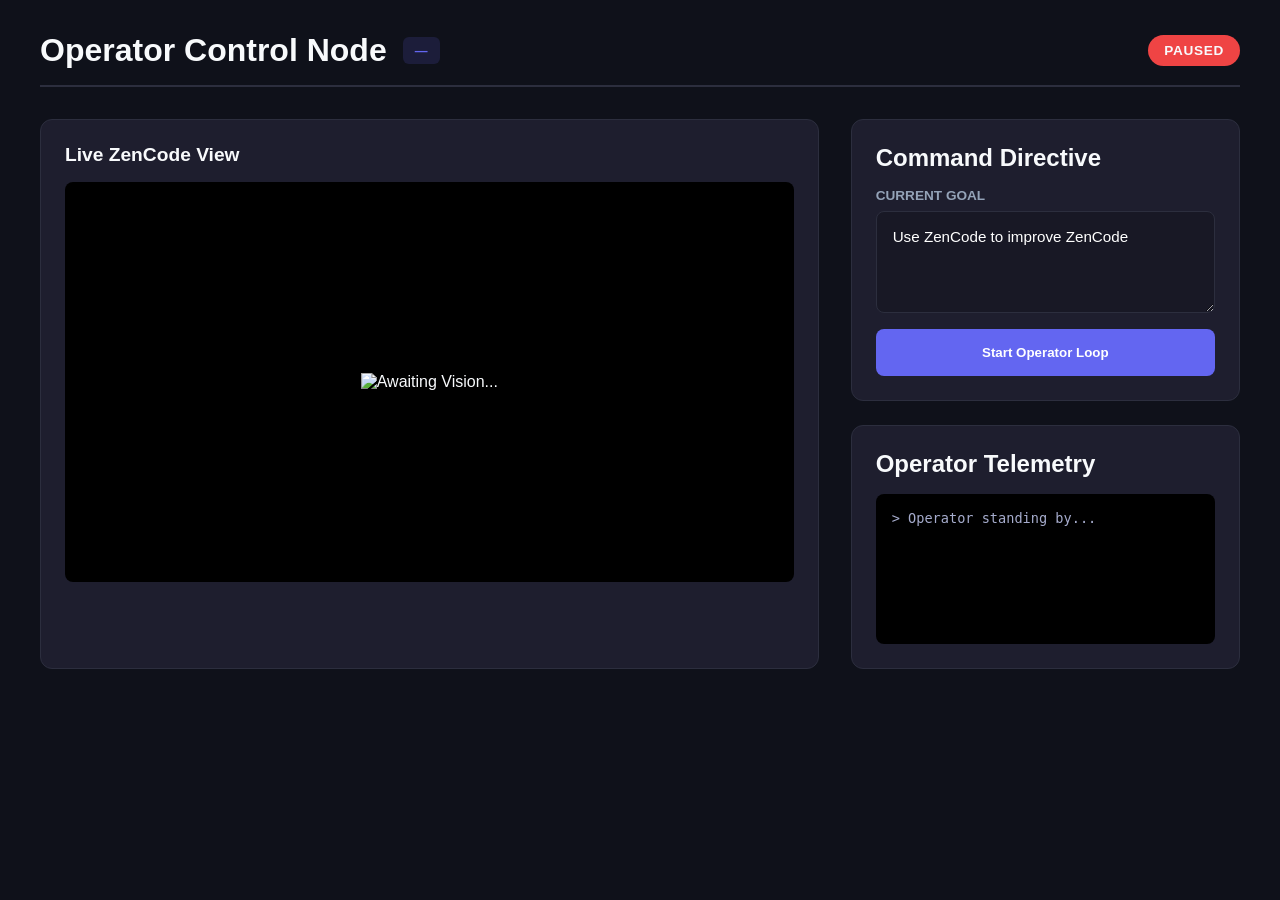
==== operator/static/index.html @ 657ca4f6 "Initial commit: dual-operator sandboxed self-improvement system - ZenCode: sandboxed coding agent wi" ====
<!DOCTYPE html>
<html lang="en">
<head>
    <meta charset="UTF-8">
    <meta name="viewport" content="width=device-width, initial-scale=1.0">
    <title>Operator Control</title>
    <link rel="stylesheet" href="style.css">
</head>
<body>
    <div class="dash-container">
        <header class="topbar">
            <div class="title-group">
                <h1>Operator Control Node</h1>
                <span class="role-badge" id="roleBadge">—</span>
            </div>
            <div class="status-badge" id="statusBadge">PAUSED</div>
        </header>

        <div class="main-content">
            <div class="vision-panel">
                <h2>Live ZenCode View</h2>
                <div class="image-wrapper">
                    <img id="liveView" src="/api/image" alt="Awaiting Vision..." />
                </div>
            </div>

            <div class="control-panel">
                <div class="card">
                    <h2>Command Directive</h2>
                    <div class="input-group">
                        <label for="goalInput">Current Goal</label>
                        <textarea id="goalInput" rows="4">Use ZenCode to improve ZenCode</textarea>
                    </div>
                    <div class="action-row">
                        <button id="toggleBtn" class="btn play">Start Operator Loop</button>
                    </div>
                </div>

                <div class="card terminal-card">
                    <h2>Operator Telemetry</h2>
                    <div id="telemetryOut" class="telemetry">
                        > Operator standing by...
                    </div>
                </div>
            </div>
        </div>
    </div>
    <script src="app.js"></script>
</body>
</html>
---- operator/static/style.css ----
:root {
    --bg-dark: #0f111a;
    --card-bg: #1e1e2e;
    --border: #2c2e3e;
    --primary: #6366f1;
    --primary-dim: rgba(99, 102, 241, 0.15);
    --success: #10b981;
    --error: #ef4444;
    --text-main: #f8fafc;
    --text-muted: #94a3b8;
}
* { margin: 0; padding: 0; box-sizing: border-box; }
body {
    background-color: var(--bg-dark);
    color: var(--text-main);
    font-family: -apple-system, BlinkMacSystemFont, "Segoe UI", Roboto, Helvetica, Arial, sans-serif;
    padding: 2rem;
}
.dash-container { max-width: 1200px; margin: 0 auto; display: flex; flex-direction: column; gap: 2rem; }
.topbar { display: flex; justify-content: space-between; align-items: center; border-bottom: 2px solid var(--border); padding-bottom: 1rem; }
.title-group { display: flex; align-items: center; gap: 1rem; }
.role-badge {
    background: var(--primary-dim);
    color: var(--primary);
    padding: 0.35rem 0.75rem;
    border-radius: 6px;
    font-size: 0.8rem;
    font-weight: 600;
    letter-spacing: 0.03em;
}
.status-badge { background: var(--error); padding: 0.5rem 1rem; border-radius: 9999px; font-weight: bold; font-size: 0.85rem; letter-spacing: 0.05em; }
.status-badge.running { background: var(--success); }
.main-content { display: grid; grid-template-columns: 2fr 1fr; gap: 2rem; }
.card, .vision-panel { background: var(--card-bg); border: 1px solid var(--border); border-radius: 12px; padding: 1.5rem; }
.vision-panel h2 { margin-bottom: 1rem; font-size: 1.2rem; }
.image-wrapper { width: 100%; border-radius: 8px; overflow: hidden; background: #000; display: flex; justify-content: center; align-items: center; min-height: 400px; }
.image-wrapper img { max-width: 100%; object-fit: contain; }
.control-panel { display: flex; flex-direction: column; gap: 1.5rem; }
.input-group { display: flex; flex-direction: column; gap: 0.5rem; margin: 1rem 0; }
.input-group label { font-size: 0.85rem; font-weight: 600; color: var(--text-muted); text-transform: uppercase; }
.input-group textarea { background: rgba(0,0,0,0.2); border: 1px solid var(--border); color: #fff; padding: 1rem; border-radius: 8px; font-family: inherit; font-size: 0.95rem; resize: vertical; }
.action-row { display: flex; gap: 1rem; }
.btn { flex: 1; padding: 1rem; border: none; border-radius: 8px; font-weight: 600; cursor: pointer; transition: 0.2s; color: white; display: flex; justify-content: center; align-items: center;}
.btn.play { background: var(--primary); }
.btn.play:hover { background: #4f46e5; }
.btn.pause { background: var(--error); }
.btn.pause:hover { background: #dc2626; }
.telemetry { font-family: monospace; font-size: 0.85rem; color: #a6accd; background: #000; padding: 1rem; border-radius: 8px; min-height: 150px; overflow-y: auto; margin-top: 1rem;}
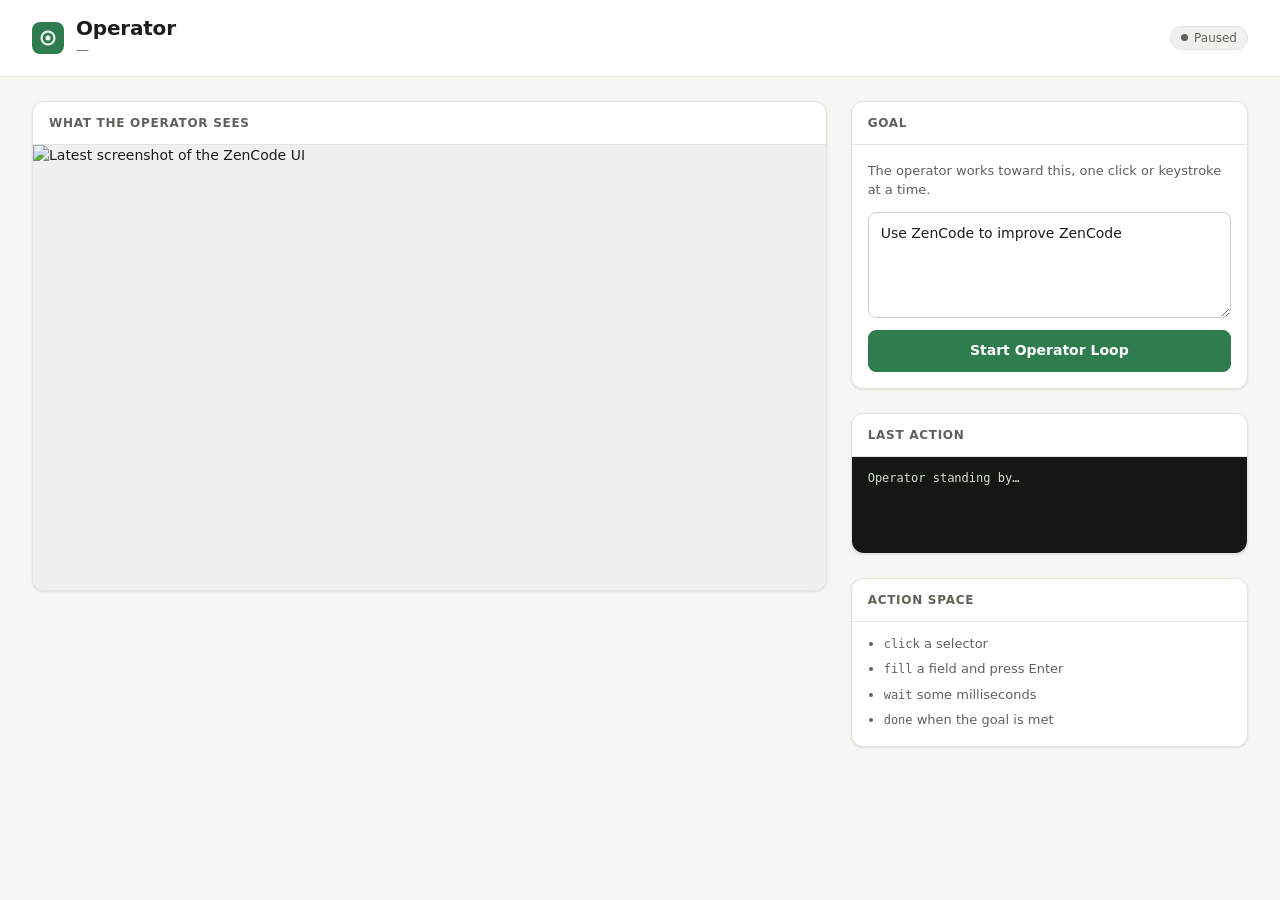
==== commit de4162b8: "Redesign the supervisor, ZenCode and operator UIs One design system across all three pages and the d" ====
--- a/operator/static/index.html
+++ b/operator/static/index.html
@@ -3,48 +3,57 @@
 <head>
     <meta charset="UTF-8">
     <meta name="viewport" content="width=device-width, initial-scale=1.0">
-    <title>Operator Control</title>
+    <title>Seedling Operator</title>
     <link rel="stylesheet" href="style.css">
 </head>
 <body>
-    <div class="dash-container">
-        <header class="topbar">
-            <div class="title-group">
-                <h1>Operator Control Node</h1>
-                <span class="role-badge" id="roleBadge">—</span>
-            </div>
-            <div class="status-badge" id="statusBadge">PAUSED</div>
-        </header>
-
-        <div class="main-content">
-            <div class="vision-panel">
-                <h2>Live ZenCode View</h2>
-                <div class="image-wrapper">
-                    <img id="liveView" src="/api/image" alt="Awaiting Vision..." />
-                </div>
-            </div>
-
-            <div class="control-panel">
-                <div class="card">
-                    <h2>Command Directive</h2>
-                    <div class="input-group">
-                        <label for="goalInput">Current Goal</label>
-                        <textarea id="goalInput" rows="4">Use ZenCode to improve ZenCode</textarea>
-                    </div>
-                    <div class="action-row">
-                        <button id="toggleBtn" class="btn play">Start Operator Loop</button>
-                    </div>
-                </div>
-
-                <div class="card terminal-card">
-                    <h2>Operator Telemetry</h2>
-                    <div id="telemetryOut" class="telemetry">
-                        > Operator standing by...
-                    </div>
-                </div>
+    <header class="top">
+        <div class="brand">
+            <svg viewBox="0 0 32 32" aria-hidden="true">
+                <rect width="32" height="32" rx="8" fill="var(--accent)"/>
+                <circle cx="16" cy="16" r="6.5" fill="none" stroke="var(--accent-ink)" stroke-width="2"/>
+                <circle cx="16" cy="16" r="2.5" fill="var(--accent-ink)"/>
+            </svg>
+            <div>
+                <h1>Operator</h1>
+                <p id="roleBadge">—</p>
             </div>
         </div>
-    </div>
+        <span class="chip" id="statusBadge"><span class="dot"></span>Paused</span>
+    </header>
+
+    <main class="main">
+        <section class="card vision">
+            <div class="card-head"><h2>What the operator sees</h2><span class="spacer"></span><span class="faint mono" id="targetUrl"></span></div>
+            <div class="image-wrapper">
+                <img id="liveView" src="/api/image" alt="Latest screenshot of the ZenCode UI" />
+            </div>
+        </section>
+
+        <aside class="side">
+            <section class="card">
+                <div class="card-head"><h2>Goal</h2></div>
+                <div class="body">
+                    <label class="label" for="goalInput">The operator works toward this, one click or keystroke at a time.</label>
+                    <textarea id="goalInput" rows="4">Use ZenCode to improve ZenCode</textarea>
+                    <button id="toggleBtn" class="btn primary play" type="button">Start Operator Loop</button>
+                </div>
+            </section>
+            <section class="card">
+                <div class="card-head"><h2>Last action</h2></div>
+                <div id="telemetryOut" class="telemetry">Operator standing by…</div>
+            </section>
+            <section class="card">
+                <div class="card-head"><h2>Action space</h2></div>
+                <ul class="actions">
+                    <li><code>click</code> a selector</li>
+                    <li><code>fill</code> a field and press Enter</li>
+                    <li><code>wait</code> some milliseconds</li>
+                    <li><code>done</code> when the goal is met</li>
+                </ul>
+            </section>
+        </aside>
+    </main>
     <script src="app.js"></script>
 </body>
 </html>
--- a/operator/static/style.css
+++ b/operator/static/style.css
@@ -1,48 +1,109 @@
+/* Seedling design tokens. Shared by the supervisor, ZenCode and operator UIs.
+   Each module is served on its own port (and ZenCode/operator source can be
+   replaced by an applied artifact), so every stylesheet carries its own copy.
+   Type scale 12/13/14/16/20/28 · spacing 4/8/12/16/24/32 · radius 8/12. */
 :root {
-    --bg-dark: #0f111a;
-    --card-bg: #1e1e2e;
-    --border: #2c2e3e;
-    --primary: #6366f1;
-    --primary-dim: rgba(99, 102, 241, 0.15);
-    --success: #10b981;
-    --error: #ef4444;
-    --text-main: #f8fafc;
-    --text-muted: #94a3b8;
+  color-scheme: light;
+  --bg: #f6f6f3; --surface: #ffffff; --surface-2: #f0f1ec; --border: #e3e4dd; --border-strong: #cdd0c5;
+  --text: #1b1e19; --muted: #5d6358; --faint: #878d81;
+  --accent: #2f7d4f; --accent-strong: #256641; --accent-ink: #ffffff; --accent-soft: #e4f1e8;
+  --warn: #9a5b06; --warn-soft: #fbf0dc; --danger: #b42318; --danger-soft: #fbe9e7;
+  --info: #3b5bdb; --info-soft: #e8edfc;
+  --term-bg: #141813; --term-text: #d5ddd0; --term-dim: #7f8a79;
+  --shadow: 0 1px 2px rgba(20, 24, 18, .05), 0 1px 3px rgba(20, 24, 18, .06);
+  --sans: "Inter", ui-sans-serif, system-ui, -apple-system, "Segoe UI", Roboto, sans-serif;
+  --mono: "JetBrains Mono", ui-monospace, SFMono-Regular, Menlo, Consolas, monospace;
 }
-* { margin: 0; padding: 0; box-sizing: border-box; }
-body {
-    background-color: var(--bg-dark);
-    color: var(--text-main);
-    font-family: -apple-system, BlinkMacSystemFont, "Segoe UI", Roboto, Helvetica, Arial, sans-serif;
-    padding: 2rem;
+:root[data-theme="dark"] {
+  color-scheme: dark;
+  --bg: #0e110e; --surface: #151915; --surface-2: #1b201a; --border: #262c25; --border-strong: #363e34;
+  --text: #e6ebe3; --muted: #a1a99c; --faint: #6f786b;
+  --accent: #5cc48a; --accent-strong: #7ad6a2; --accent-ink: #0b130e; --accent-soft: rgba(92, 196, 138, .13);
+  --warn: #e8a948; --warn-soft: rgba(232, 169, 72, .12); --danger: #f07167; --danger-soft: rgba(240, 113, 103, .12);
+  --info: #8ea6ff; --info-soft: rgba(142, 166, 255, .12);
+  --term-bg: #0a0c0a; --term-text: #d5ddd0; --term-dim: #6f7a6a;
+  --shadow: 0 1px 2px rgba(0, 0, 0, .45);
 }
-.dash-container { max-width: 1200px; margin: 0 auto; display: flex; flex-direction: column; gap: 2rem; }
-.topbar { display: flex; justify-content: space-between; align-items: center; border-bottom: 2px solid var(--border); padding-bottom: 1rem; }
-.title-group { display: flex; align-items: center; gap: 1rem; }
-.role-badge {
-    background: var(--primary-dim);
-    color: var(--primary);
-    padding: 0.35rem 0.75rem;
-    border-radius: 6px;
-    font-size: 0.8rem;
-    font-weight: 600;
-    letter-spacing: 0.03em;
+@media (prefers-color-scheme: dark) {
+  :root:not([data-theme="light"]) {
+    color-scheme: dark;
+    --bg: #0e110e; --surface: #151915; --surface-2: #1b201a; --border: #262c25; --border-strong: #363e34;
+    --text: #e6ebe3; --muted: #a1a99c; --faint: #6f786b;
+    --accent: #5cc48a; --accent-strong: #7ad6a2; --accent-ink: #0b130e; --accent-soft: rgba(92, 196, 138, .13);
+    --warn: #e8a948; --warn-soft: rgba(232, 169, 72, .12); --danger: #f07167; --danger-soft: rgba(240, 113, 103, .12);
+    --info: #8ea6ff; --info-soft: rgba(142, 166, 255, .12);
+    --term-bg: #0a0c0a; --term-text: #d5ddd0; --term-dim: #6f7a6a;
+    --shadow: 0 1px 2px rgba(0, 0, 0, .45);
+  }
 }
-.status-badge { background: var(--error); padding: 0.5rem 1rem; border-radius: 9999px; font-weight: bold; font-size: 0.85rem; letter-spacing: 0.05em; }
-.status-badge.running { background: var(--success); }
-.main-content { display: grid; grid-template-columns: 2fr 1fr; gap: 2rem; }
-.card, .vision-panel { background: var(--card-bg); border: 1px solid var(--border); border-radius: 12px; padding: 1.5rem; }
-.vision-panel h2 { margin-bottom: 1rem; font-size: 1.2rem; }
-.image-wrapper { width: 100%; border-radius: 8px; overflow: hidden; background: #000; display: flex; justify-content: center; align-items: center; min-height: 400px; }
-.image-wrapper img { max-width: 100%; object-fit: contain; }
-.control-panel { display: flex; flex-direction: column; gap: 1.5rem; }
-.input-group { display: flex; flex-direction: column; gap: 0.5rem; margin: 1rem 0; }
-.input-group label { font-size: 0.85rem; font-weight: 600; color: var(--text-muted); text-transform: uppercase; }
-.input-group textarea { background: rgba(0,0,0,0.2); border: 1px solid var(--border); color: #fff; padding: 1rem; border-radius: 8px; font-family: inherit; font-size: 0.95rem; resize: vertical; }
-.action-row { display: flex; gap: 1rem; }
-.btn { flex: 1; padding: 1rem; border: none; border-radius: 8px; font-weight: 600; cursor: pointer; transition: 0.2s; color: white; display: flex; justify-content: center; align-items: center;}
-.btn.play { background: var(--primary); }
-.btn.play:hover { background: #4f46e5; }
-.btn.pause { background: var(--error); }
-.btn.pause:hover { background: #dc2626; }
-.telemetry { font-family: monospace; font-size: 0.85rem; color: #a6accd; background: #000; padding: 1rem; border-radius: 8px; min-height: 150px; overflow-y: auto; margin-top: 1rem;}
+*, *::before, *::after { box-sizing: border-box; }
+html, body { margin: 0; }
+body { background: var(--bg); color: var(--text); font: 14px/1.5 var(--sans); -webkit-font-smoothing: antialiased; }
+button, input, select, textarea { font: inherit; color: inherit; }
+code, .mono { font-family: var(--mono); font-size: 12px; }
+[hidden] { display: none !important; }
+.hidden { display: none !important; }
+.muted { color: var(--muted); }
+.faint { color: var(--faint); }
+
+/* Shared components */
+.card { background: var(--surface); border: 1px solid var(--border); border-radius: 12px; box-shadow: var(--shadow); }
+.card-head { display: flex; align-items: center; gap: 8px; padding: 12px 16px; border-bottom: 1px solid var(--border); }
+.card-head h2 { margin: 0; font-size: 12px; font-weight: 600; letter-spacing: .06em; text-transform: uppercase; color: var(--muted); }
+.card-head .spacer { flex: 1; }
+.chip {
+  display: inline-flex; align-items: center; gap: 6px; padding: 2px 10px; border-radius: 999px;
+  font-size: 12px; font-weight: 500; white-space: nowrap; background: var(--surface-2); color: var(--muted); border: 1px solid var(--border);
+}
+.chip .dot { width: 7px; height: 7px; border-radius: 50%; background: currentColor; flex: none; }
+.chip.ok { color: var(--accent); background: var(--accent-soft); border-color: transparent; }
+.chip.warn { color: var(--warn); background: var(--warn-soft); border-color: transparent; }
+.chip.danger { color: var(--danger); background: var(--danger-soft); border-color: transparent; }
+.chip.info { color: var(--info); background: var(--info-soft); border-color: transparent; }
+.btn {
+  display: inline-flex; align-items: center; justify-content: center; gap: 8px; height: 36px; padding: 0 14px;
+  border-radius: 8px; border: 1px solid var(--border-strong); background: var(--surface); cursor: pointer; font-weight: 500;
+  text-decoration: none; white-space: nowrap;
+}
+.btn:hover { border-color: var(--faint); }
+a.btn { color: var(--text); }
+.btn:disabled { opacity: .5; cursor: not-allowed; }
+.btn.primary { background: var(--accent); border-color: var(--accent); color: var(--accent-ink); font-weight: 600; }
+.btn.primary:hover { background: var(--accent-strong); border-color: var(--accent-strong); }
+.btn.danger { color: var(--danger); border-color: color-mix(in srgb, var(--danger) 45%, transparent); }
+.btn.danger:hover { background: var(--danger-soft); }
+.btn.small { height: 30px; padding: 0 10px; font-size: 13px; }
+.btn.icon { width: 36px; padding: 0; }
+.btn svg { width: 16px; height: 16px; flex: none; }
+.demo-banner {
+  display: flex; align-items: center; gap: 10px; padding: 10px 32px; font-size: 13px;
+  background: var(--warn-soft); color: var(--warn); border-bottom: 1px solid color-mix(in srgb, var(--warn) 30%, transparent);
+}
+.demo-banner strong { font-weight: 700; letter-spacing: .02em; }
+.brand { display: flex; align-items: center; gap: 12px; }
+.brand svg { width: 32px; height: 32px; flex: none; }
+.brand h1 { margin: 0; font-size: 20px; line-height: 1.2; letter-spacing: -0.01em; }
+.brand p { margin: 0; font-size: 13px; color: var(--muted); }
+
+/* ---------------------------------------------------------------
+   Operator control page
+   --------------------------------------------------------------- */
+.spacer { flex: 1; }
+.top { display: flex; align-items: center; justify-content: space-between; gap: 16px; padding: 16px 32px; background: var(--surface); border-bottom: 1px solid var(--border); }
+.main { display: grid; grid-template-columns: minmax(0, 2fr) minmax(280px, 1fr); gap: 24px; padding: 24px 32px; max-width: 1600px; margin: 0 auto; align-items: start; }
+.vision { overflow: hidden; }
+.image-wrapper { aspect-ratio: 16 / 9; background: var(--surface-2); display: grid; place-items: center; }
+.image-wrapper img { width: 100%; height: 100%; object-fit: contain; }
+.side { display: flex; flex-direction: column; gap: 24px; }
+.body { padding: 16px; display: flex; flex-direction: column; gap: 12px; }
+.label { font-size: 13px; color: var(--muted); }
+textarea { resize: vertical; padding: 10px 12px; border-radius: 8px; border: 1px solid var(--border-strong); background: var(--surface); }
+textarea:focus { outline: 2px solid color-mix(in srgb, var(--accent) 35%, transparent); outline-offset: 1px; border-color: var(--accent); }
+.btn.primary { height: 42px; }
+.btn.pause { background: var(--danger); border-color: var(--danger); color: #fff; }
+.telemetry { padding: 12px 16px; min-height: 96px; background: var(--term-bg); color: var(--term-text); font: 12px/1.6 var(--mono); white-space: pre-wrap; overflow-wrap: anywhere; border-radius: 0 0 12px 12px; }
+.actions { margin: 0; padding: 12px 16px 16px 32px; display: grid; gap: 6px; font-size: 13px; color: var(--muted); }
+@media (max-width: 900px) {
+  .main { grid-template-columns: minmax(0, 1fr); padding: 16px; gap: 16px; }
+  .top { padding: 12px 16px; }
+}
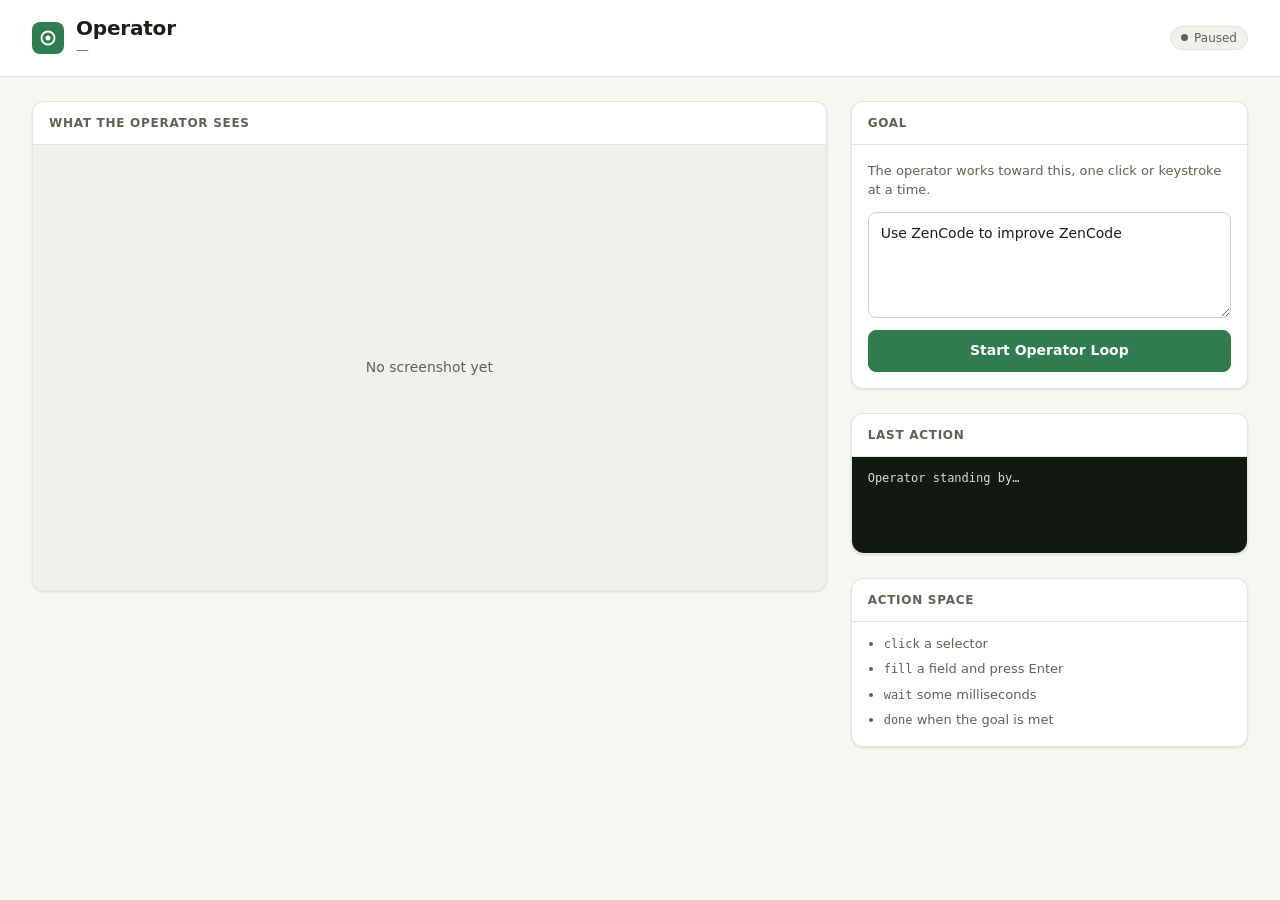
==== commit 2fd76f99: "Rewrite the README with screenshots and an honest status - New README based on the portfolio draft: " ====
--- a/operator/static/index.html
+++ b/operator/static/index.html
@@ -26,7 +26,8 @@
         <section class="card vision">
             <div class="card-head"><h2>What the operator sees</h2><span class="spacer"></span><span class="faint mono" id="targetUrl"></span></div>
             <div class="image-wrapper">
-                <img id="liveView" src="/api/image" alt="Latest screenshot of the ZenCode UI" />
+                <img id="liveView" src="/api/image" alt="Latest screenshot of the ZenCode UI" hidden />
+                <div class="placeholder" id="noShot">No screenshot yet</div>
             </div>
         </section>
 
--- a/operator/static/style.css
+++ b/operator/static/style.css
@@ -94,6 +94,7 @@
 .vision { overflow: hidden; }
 .image-wrapper { aspect-ratio: 16 / 9; background: var(--surface-2); display: grid; place-items: center; }
 .image-wrapper img { width: 100%; height: 100%; object-fit: contain; }
+.placeholder { color: var(--muted); font-size: 14px; }
 .side { display: flex; flex-direction: column; gap: 24px; }
 .body { padding: 16px; display: flex; flex-direction: column; gap: 12px; }
 .label { font-size: 13px; color: var(--muted); }
